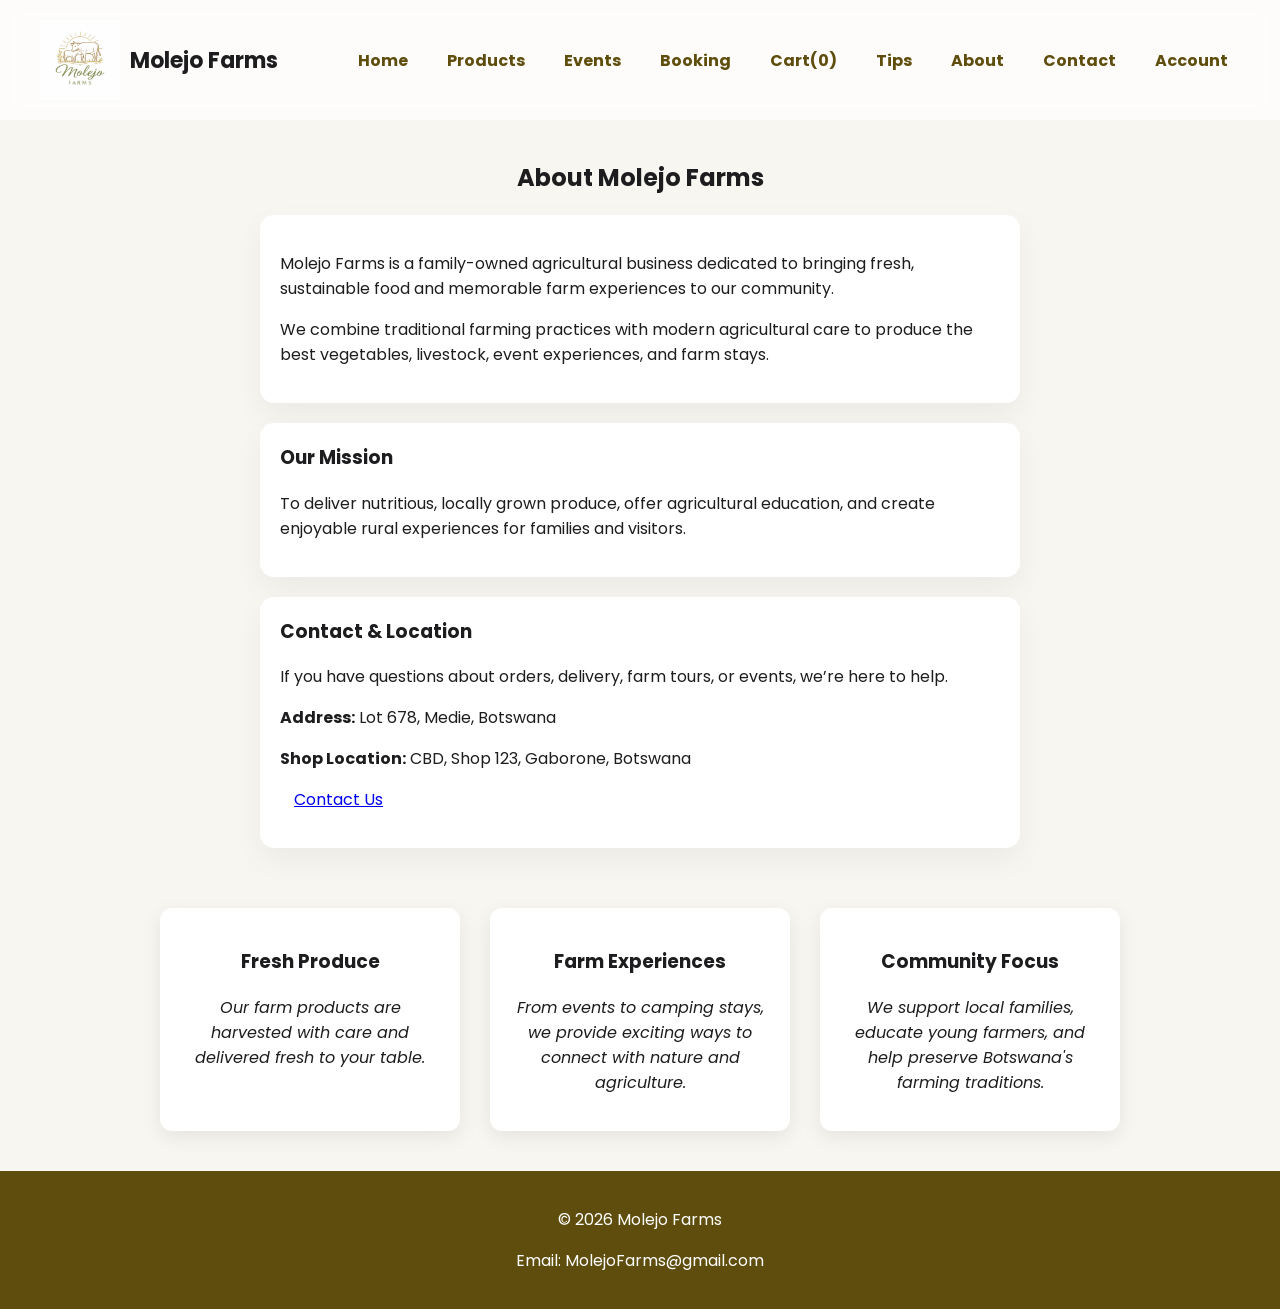
==== about.html @ 70b16c81 "updates" ====
<!DOCTYPE html>
<html lang="en">
<head>
  <meta charset="UTF-8">
  <meta name="viewport" content="width=device-width, initial-scale=1.0">
  <title>About Molejo Farms</title>
  <link rel="stylesheet" href="style.css">
  <link href="https://fonts.googleapis.com/css2?family=Poppins&display=swap" rel="stylesheet">
</head>
<body>
<header>
  <div class="logo-container">
    <img src="images/ui/logo.png" class="logo">
    <h1 class="brand">Molejo Farms</h1>
  </div>
  <nav>
    <a href="index.html">Home</a>
    <a href="products.html">Products</a>
    <a href="events.html">Events</a>
    <a href="bookings.html">Booking</a>
    <a href="cart.html">Cart(<span id="cart-count">0</span>)</a>
    <a href="tips.html">Tips</a>
    <a href="about.html">About</a>
    <a href="contact.html">Contact</a>   
    <a href="account.html">Account</a>  
  </nav>
</header>
<main class="container">
  <h2 class="section-title">About Molejo Farms</h2>
  <div class="booking-box">
    <p>Molejo Farms is a family-owned agricultural business dedicated to bringing fresh, sustainable food and memorable farm experiences to our community.</p>
    <p>We combine traditional farming practices with modern agricultural care to produce the best vegetables, livestock, event experiences, and farm stays.</p>
  </div>
  <div class="booking-box">
    <h3>Our Mission</h3>
    <p>To deliver nutritious, locally grown produce, offer agricultural education, and create enjoyable rural experiences for families and visitors.</p>
  </div>
  <div class="booking-box">
    <h3>Contact & Location</h3>
    <p>If you have questions about orders, delivery, farm tours, or events, we’re here to help.</p>
    <p><strong>Address:</strong> Lot 678, Medie, Botswana</p>
    <p><strong>Shop Location:</strong> CBD, Shop 123, Gaborone, Botswana</p>
    <p><a href="contact.html" class="button">Contact Us</a></p>
  </div>
  <div class="cards container">
    <div class="card">
      <h3>Fresh Produce</h3>
      <p>Our farm products are harvested with care and delivered fresh to your table.</p>
    </div>
    <div class="card">
      <h3>Farm Experiences</h3>
      <p>From events to camping stays, we provide exciting ways to connect with nature and agriculture.</p>
    </div>
    <div class="card">
      <h3>Community Focus</h3>
      <p>We support local families, educate young farmers, and help preserve Botswana's farming traditions.</p>
    </div>
  </div>
</main>
<footer>
  <p>© 2026 Molejo Farms</p>
  <p>Email: MolejoFarms@gmail.com</p>
</footer><script src="script.js"></script></body>
</html>
---- style.css ----
:root {
  --primary: #5f4d0d;
  --secondary: #6aa84f;
  --accent: #d9534f;
  --background: #f8f6f0;
  --card-bg: #ffffff;
  --text: #1d1d1f;
  --muted: #6c757d;
}

body {
  font-family: 'Poppins', sans-serif;
  margin: 0;
  background: var(--background);
  color: var(--text);
}

/* HEADER */
header {
  display: flex;
  align-items: center;
  justify-content: space-between;
  padding: 20px 40px;
  background: rgba(255,255,255,0.7);
  backdrop-filter: blur(10px);
  flex-wrap: wrap;
}

.logo-container {
  display: flex;
  align-items: center;
  gap: 10px;
}

.logo {
  width: 80px;
}

.brand {
  font-size: 22px;
  font-weight: bold;
}

/* NAV */
nav {
  display: flex;
  gap: 15px;
  flex-wrap: wrap;
}

nav a {
  text-decoration: none;
  color: var(--primary);
  font-weight: bold;
  padding: 6px 12px;
  border-radius: 6px;
}

nav a:hover {
  background: var(--accent);
  color: white;
}





/* HERO */
.hero {
  text-align: center;
  padding: 100px 20px;
  background: linear-gradient(to right, #e8f5e9, #ffffff);
}

/* LAYOUT */
.container {
  max-width: 1100px;
  margin: auto;
}

/* CARDS */
.cards {
  display: flex;
  flex-wrap: wrap;
  justify-content: center;
  gap: 30px;
  padding: 40px;
  align-items: stretch;
}

.card {
  width: 260px;
  background: var(--card-bg);
  padding: 20px;
  border-radius: 12px;
  text-align: center;
  box-shadow: 0 6px 20px rgba(0,0,0,0.08);
  transition: 0.3s;
  position: relative;

 
}

.card p{
  text-align:center;
  font-style: italic;
}
.card:hover { 
  transform: translateY(-10px);
}

.card img {
  width: 100%;
  height: 180px;
  object-fit: cover;
  border-radius: 8px;
}

/* GRID FOR PRODUCTS */
.product-grid {
  display: grid;
  grid-template-columns: repeat(auto-fit, minmax(250px, 1fr));
  gap: 25px;
  padding: 40px;
}

/* BUTTON */
button {
  padding: 10px;
  border-radius: 6px;
  border: none;
  background: var(--secondary);
  color: white;
  cursor: pointer;
}

button:hover {
  background: #5a9442;
}

/* QUANTITY CONTROLS */
.quantity-controls {
  display: flex;
  justify-content: center;
  gap: 5px;
  margin-top: 10px;
}

.quantity-controls input {
  width: 50px;
  text-align: center;
}

.total {
  font-weight: bold;
  margin-top: 5px;
}

/* BADGE */
.badge {
  position: absolute;
  top: 10px;
  left: 10px;
  background: var(--accent);
  color: white;
  padding: 4px 8px;
  border-radius: 4px;
  font-size: 12px;
}

/* TITLES */
.section-title {
  text-align: center;
  margin-top: 40px;
}

/* FOOTER */
footer {
  text-align: center;
  padding: 20px;
  background: var(--primary);
  color: white;
}
.center-section {
  text-align: center;
  max-width: 700px;
  margin: 40px auto;
}
.product-grid {
  display: grid;
  grid-template-columns: repeat(auto-fit, minmax(280px, 1fr));
  gap: 30px;
  padding: 40px;
  width: 100%;
}
textarea {
  width: 100%;
  height: 100px;
  margin-top: 10px;
  padding: 8px;
  border-radius: 6px;
  border: 1px solid #ccc;
}
/* ⭐ Highlight important tips */
.highlight {
  background: #fff3cd;
  padding: 10px;
  border-left: 4px solid #d9534f;
  margin: 10px 0;
  border-radius: 6px;
}

/* 🔽 Read more hidden */
.more-text {
  display: none;
}

/* 🔥 Popular tips */
.popular {
  background: #f0f8f0;
  padding: 20px;
  border-radius: 10px;
  margin: 20px;
}
.event-date {
  font-weight: bold;
  color: var(--secondary);
  margin-bottom: 8px;
}

.sold-out-date {
  color: #d9534f;
}
.card.pass {
  border: 2px dashed var(--primary);
  background: #fffdf5;
}
.package-images {
  display: flex;
  gap: 10px;
  margin-top: 10px;
}

.package-images img {
  width: 48%;
  height: 120px;
  object-fit: cover;
  border-radius: 6px;
}

.booking-box {
  background: white;
  padding: 15px;
  margin: 20px auto;
  max-width: 600px;
  border-radius: 10px;
  text-align: center;
}

.highlight {
  background: #fff3cd;
  padding: 8px;
  border-left: 4px solid #d9534f;
  margin: 10px 0;
}
.cart-section{
  margin-bottom:20px;
  text-align:left;
}

.cart-item{
  background:#f9f9f9;
  padding:10px 15px;
  margin:8px 0;
  border-radius:6px;

   display: flex;
  align-items: center;
  justify-content: space-between;
  gap: 10px;
}
.cart-item-info {
  flex: 1;
}

/* BUTTON GROUP */
.cart-controls {
  display: flex;
  align-items: center;
  gap: 5px;
}

/* SMALLER BUTTONS */
.cart-controls button {
  padding: 5px 8px;
  font-size: 14px;
}

/* REMOVE BUTTON */
.cart-remove {
  background: #d9534f;
}

.cart-remove:hover {
  background: #c9302c;
}
.card-link {
  text-decoration: none;
  color: inherit;
  display: inline-block;
  width: 260px;
}

.card-link .card {
  cursor: pointer;
}

.account-section {
  padding: 20px;
  margin-bottom: 20px;
  background: #fff;
  border-radius: 12px;
  box-shadow: 0 1px 20px rgba(0,0,0,0.05);
}

.account-section form label {
  display: block;
  margin: 12px 0 6px;
  font-weight: 600;
}

.account-section input,
.account-section textarea,
.account-section select {
  width: 100%;
  padding: 10px;
  border: 1px solid #ddd;
  border-radius: 8px;
  margin-bottom: 10px;
  box-sizing: border-box;
}

.saved-address {
  border: 1px solid #e6e6e6;
  background: #fafafa;
  padding: 14px;
  margin-bottom: 14px;
  border-radius: 10px;
}

.button-secondary {
  background: #6c757d;
  color: white;
}

.button-group {
  display: flex;
  gap: 10px;
  flex-wrap: wrap;
  margin-top: 8px;
}

.receipt-items {
  background: #f5f5f5;
  padding: 14px;
  border-radius: 10px;
  margin: 12px 0;
}

.receipt-items div {
  margin-bottom: 8px;
}

.receipt-item {
  padding: 16px;
  background: white;
  border: 1px solid #e5e5e5;
  margin-bottom: 16px;
  border-radius: 10px;
}

.muted {
  color: #666;
  font-size: 0.95rem;
  margin-top: 6px;
}

.booking-box {
  background: white;
  padding: 20px;
  margin: 20px auto;
  max-width: 720px;
  border-radius: 14px;
  text-align: left;
  box-shadow: 0 12px 30px rgba(0,0,0,0.05);
}

.booking-box h3 {
  margin-top: 0;
}

.booking-box label {
  display: block;
  margin: 14px 0 6px;
  font-weight: 600;
}

.booking-box input,
.booking-box textarea,
.booking-box select {
  width: 100%;
  padding: 12px 14px;
  border: 1px solid #ddd;
  border-radius: 10px;
  margin-top: 6px;
  box-sizing: border-box;
  font-size: 1rem;
}

.booking-box textarea {
  min-height: 120px;
}

.checkout-layout {
  display: grid;
  gap: 24px;
}

.checkout-summary {
  display: grid;
  gap: 20px;
}

.checkout-form {
  display: flex;
  flex-direction: column;
  gap: 20px;
}

.checkout-actions {
  text-align: right;
  margin-top: 12px;
}

.booking-box .button {
  width: 100%;
  padding: 14px;
  font-size: 1rem;
  border-radius: 10px;
}

@media (min-width: 900px) {
  .checkout-layout {
    grid-template-columns: 0.95fr 1.05fr;
  }
}

.contact-card {
  display: grid;
  gap: 16px;
  background: #f8f9fa;
  padding: 20px;
  border-radius: 14px;
  border: 1px solid #e6e6e6;
}

.contact-card p,
.contact-card li {
  margin: 8px 0;
}
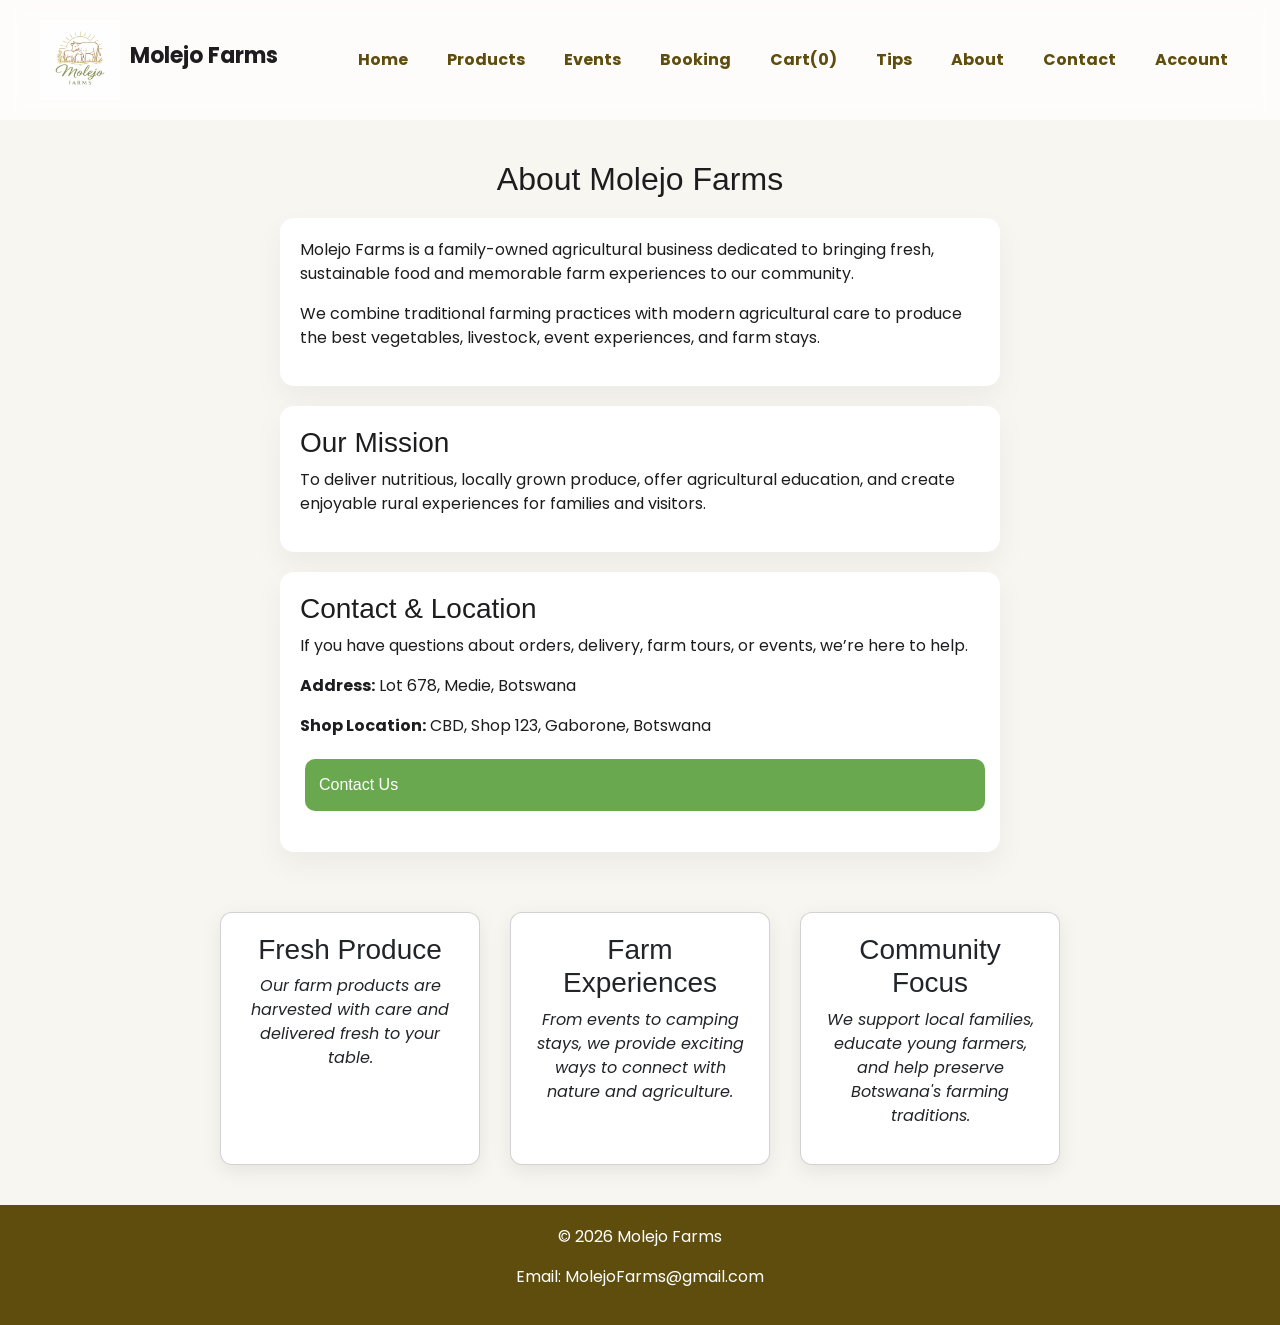
==== commit ff7bf041: "Final Code" ====
--- a/about.html
+++ b/about.html
@@ -4,7 +4,8 @@
   <meta charset="UTF-8">
   <meta name="viewport" content="width=device-width, initial-scale=1.0">
   <title>About Molejo Farms</title>
-  <link rel="stylesheet" href="style.css">
+  <link href="https://cdn.jsdelivr.net/npm/bootstrap@5.3.3/dist/css/bootstrap.min.css" rel="stylesheet" integrity="sha384-Qpg0X4d0D+kA3B+L7Jw6M3zU1L88ox1Yu4xPYK5K9Rm+1QxGvNxN2wW0H3Fan70i" crossorigin="anonymous">
+<link rel="stylesheet" href="css/style.css">
   <link href="https://fonts.googleapis.com/css2?family=Poppins&display=swap" rel="stylesheet">
 </head>
 <body>
@@ -60,5 +61,14 @@
 <footer>
   <p>© 2026 Molejo Farms</p>
   <p>Email: MolejoFarms@gmail.com</p>
-</footer><script src="script.js"></script></body>
+</footer><script src="js/script.js"></script>
+<script src="https://cdn.jsdelivr.net/npm/bootstrap@5.3.3/dist/js/bootstrap.bundle.min.js" integrity="sha384-ENjdO4Dr2bkBIFxQpeoDekTTOsgK4t62b24MR0k2n0n0V8MK0QevoRxT2MZw1T" crossorigin="anonymous"></script>
+</body>
 </html>
+
+
+
+
+
+
+
--- a/css/style.css
+++ b/css/style.css
@@ -0,0 +1,504 @@
+:root {
+  --primary: #5f4d0d;
+  --secondary: #6aa84f;
+  --accent: #d9534f;
+  --background: #f8f6f0;
+  --card-bg: #ffffff;
+  --text: #1d1d1f;
+  --muted: #6c757d;
+}
+
+body {
+  font-family: 'Poppins', sans-serif;
+  margin: 0;
+  background: var(--background);
+  color: var(--text);
+}
+
+/* HEADER */
+header {
+  display: flex;
+  align-items: center;
+  justify-content: space-between;
+  padding: 20px 40px;
+  background: rgba(255,255,255,0.7);
+  backdrop-filter: blur(10px);
+  flex-wrap: wrap;
+}
+
+.logo-container {
+  display: flex;
+  align-items: center;
+  gap: 10px;
+}
+
+.logo {
+  width: 80px;
+}
+
+.brand {
+  font-size: 22px;
+  font-weight: bold;
+}
+
+/* NAV */
+nav {
+  display: flex;
+  gap: 15px;
+  flex-wrap: wrap;
+}
+
+nav a {
+  text-decoration: none;
+  color: var(--primary);
+  font-weight: bold;
+  padding: 6px 12px;
+  border-radius: 6px;
+}
+
+nav a:hover {
+  background: var(--accent);
+  color: white;
+}
+
+
+
+
+
+/* HERO */
+.hero {
+  text-align: center;
+  padding: 100px 20px;
+  background: linear-gradient(to right, #e8f5e9, #ffffff);
+}
+
+/* LAYOUT */
+.container {
+  max-width: 1100px;
+  margin: auto;
+}
+
+/* CARDS */
+.cards {
+  display: flex;
+  flex-wrap: wrap;
+  justify-content: center;
+  gap: 30px;
+  padding: 40px;
+  align-items: stretch;
+}
+
+.card {
+  width: 260px;
+  background: var(--card-bg);
+  padding: 20px;
+  border-radius: 12px;
+  text-align: center;
+  box-shadow: 0 6px 20px rgba(0,0,0,0.08);
+  transition: 0.3s;
+  position: relative;
+
+ 
+}
+
+.card p{
+  text-align:center;
+  font-style: italic;
+}
+.card:hover { 
+  transform: translateY(-10px);
+}
+
+.card img {
+  width: 100%;
+  height: 180px;
+  object-fit: cover;
+  border-radius: 8px;
+}
+
+/* GRID FOR PRODUCTS */
+.product-grid {
+  display: grid;
+  grid-template-columns: repeat(auto-fit, minmax(250px, 1fr));
+  gap: 25px;
+  padding: 40px;
+}
+
+/* BUTTON */
+button {
+  padding: 10px;
+  border-radius: 6px;
+  border: none;
+  background: var(--secondary);
+  color: white;
+  cursor: pointer;
+}
+
+button:hover {
+  background: #5a9442;
+}
+
+/* BUTTON CLASS FOR LINKS */
+.button {
+  display: inline-block;
+  padding: 10px 20px;
+  border-radius: 6px;
+  border: none;
+  background: var(--secondary);
+  color: white;
+  cursor: pointer;
+  text-decoration: none;
+  font-weight: 500;
+  transition: background 0.3s ease;
+  margin: 5px;
+}
+
+.button:hover {
+  background: #5a9442;
+  color: white;
+  text-decoration: none;
+}
+
+/* QUANTITY CONTROLS */
+.quantity-controls {
+  display: flex;
+  justify-content: center;
+  gap: 5px;
+  margin-top: 10px;
+}
+
+.quantity-controls input {
+  width: 50px;
+  text-align: center;
+}
+
+.total {
+  font-weight: bold;
+  margin-top: 5px;
+}
+
+/* BADGE */
+.badge {
+  position: absolute;
+  top: 10px;
+  left: 10px;
+  background: var(--accent);
+  color: white;
+  padding: 4px 8px;
+  border-radius: 4px;
+  font-size: 12px;
+}
+
+/* TITLES */
+.section-title {
+  text-align: center;
+  margin-top: 40px;
+}
+
+/* FOOTER */
+footer {
+  text-align: center;
+  padding: 20px;
+  background: var(--primary);
+  color: white;
+}
+.center-section {
+  text-align: center;
+  max-width: 700px;
+  margin: 40px auto;
+}
+.product-grid {
+  display: grid;
+  grid-template-columns: repeat(auto-fit, minmax(280px, 1fr));
+  gap: 30px;
+  padding: 40px;
+  width: 100%;
+}
+textarea {
+  width: 100%;
+  height: 100px;
+  margin-top: 10px;
+  padding: 8px;
+  border-radius: 6px;
+  border: 1px solid #ccc;
+}
+/* ⭐ Highlight important tips */
+.highlight {
+  background: #fff3cd;
+  padding: 10px;
+  border-left: 4px solid #d9534f;
+  margin: 10px 0;
+  border-radius: 6px;
+}
+
+/* 🔽 Read more hidden */
+.more-text {
+  display: none;
+}
+
+/* 🔥 Popular tips */
+.popular {
+  background: #f0f8f0;
+  padding: 20px;
+  border-radius: 10px;
+  margin: 20px;
+}
+.event-date {
+  font-weight: bold;
+  color: var(--secondary);
+  margin-bottom: 8px;
+}
+
+.sold-out-date {
+  color: #d9534f;
+}
+.card.pass {
+  border: 2px dashed var(--primary);
+  background: #fffdf5;
+}
+.package-images {
+  display: flex;
+  gap: 10px;
+  margin-top: 10px;
+}
+
+.package-images img {
+  width: 48%;
+  height: 120px;
+  object-fit: cover;
+  border-radius: 6px;
+}
+
+.booking-box {
+  background: white;
+  padding: 15px;
+  margin: 20px auto;
+  max-width: 600px;
+  border-radius: 10px;
+  text-align: center;
+}
+
+/* Align radio button labels with dots */
+.form-check-label {
+  vertical-align: middle;
+  margin-left: 5px;
+}
+
+.highlight {
+  background: #fff3cd;
+  padding: 8px;
+  border-left: 4px solid #d9534f;
+  margin: 10px 0;
+}
+.cart-section{
+  margin-bottom:20px;
+  text-align:left;
+}
+
+.cart-item{
+  background:#f9f9f9;
+  padding:10px 15px;
+  margin:8px 0;
+  border-radius:6px;
+
+   display: flex;
+  align-items: center;
+  justify-content: space-between;
+  gap: 10px;
+}
+.cart-item-info {
+  flex: 1;
+}
+
+/* BUTTON GROUP */
+.cart-controls {
+  display: flex;
+  align-items: center;
+  gap: 5px;
+}
+
+/* SMALLER BUTTONS */
+.cart-controls button {
+  padding: 5px 8px;
+  font-size: 14px;
+}
+
+/* REMOVE BUTTON */
+.cart-remove {
+  background: #d9534f;
+}
+
+.cart-remove:hover {
+  background: #c9302c;
+}
+.card-link {
+  text-decoration: none;
+  color: inherit;
+  display: inline-block;
+  width: 260px;
+}
+
+.card-link .card {
+  cursor: pointer;
+}
+
+.account-section {
+  padding: 20px;
+  margin-bottom: 20px;
+  background: #fff;
+  border-radius: 12px;
+  box-shadow: 0 1px 20px rgba(0,0,0,0.05);
+}
+
+.account-section form label {
+  display: block;
+  margin: 12px 0 6px;
+  font-weight: 600;
+}
+
+.account-section input,
+.account-section textarea,
+.account-section select {
+  width: 100%;
+  padding: 10px;
+  border: 1px solid #ddd;
+  border-radius: 8px;
+  margin-bottom: 10px;
+  box-sizing: border-box;
+}
+
+.saved-address {
+  border: 1px solid #e6e6e6;
+  background: #fafafa;
+  padding: 14px;
+  margin-bottom: 14px;
+  border-radius: 10px;
+}
+
+.button-secondary {
+  background: #6c757d;
+  color: white;
+}
+
+.button-group {
+  display: flex;
+  gap: 10px;
+  flex-wrap: wrap;
+  margin-top: 8px;
+}
+
+.btn-check:checked + .btn,
+.btn-check:active + .btn {
+  background-color: #6aa84f;
+  color: white;
+  border-color: #6aa84f;
+}
+
+.receipt-items {
+  background: #f5f5f5;
+  padding: 14px;
+  border-radius: 10px;
+  margin: 12px 0;
+}
+
+.receipt-items div {
+  margin-bottom: 8px;
+}
+
+.receipt-item {
+  padding: 16px;
+  background: white;
+  border: 1px solid #e5e5e5;
+  margin-bottom: 16px;
+  border-radius: 10px;
+}
+
+.muted {
+  color: #666;
+  font-size: 0.95rem;
+  margin-top: 6px;
+}
+
+.booking-box {
+  background: white;
+  padding: 20px;
+  margin: 20px auto;
+  max-width: 720px;
+  border-radius: 14px;
+  text-align: left;
+  box-shadow: 0 12px 30px rgba(0,0,0,0.05);
+}
+
+.booking-box h3 {
+  margin-top: 0;
+}
+
+.booking-box label {
+  display: block;
+  margin: 14px 0 6px;
+  font-weight: 600;
+}
+
+.booking-box input,
+.booking-box textarea,
+.booking-box select {
+  width: 100%;
+  padding: 12px 14px;
+  border: 1px solid #ddd;
+  border-radius: 10px;
+  margin-top: 6px;
+  box-sizing: border-box;
+  font-size: 1rem;
+}
+
+.booking-box textarea {
+  min-height: 120px;
+}
+
+.checkout-layout {
+  display: grid;
+  gap: 24px;
+}
+
+.checkout-summary {
+  display: grid;
+  gap: 20px;
+}
+
+.checkout-form {
+  display: flex;
+  flex-direction: column;
+  gap: 20px;
+}
+
+.checkout-actions {
+  text-align: right;
+  margin-top: 12px;
+}
+
+.booking-box .button {
+  width: 100%;
+  padding: 14px;
+  font-size: 1rem;
+  border-radius: 10px;
+}
+
+@media (min-width: 900px) {
+  .checkout-layout {
+    grid-template-columns: 0.95fr 1.05fr;
+  }
+}
+
+.contact-card {
+  display: grid;
+  gap: 16px;
+  background: #f8f9fa;
+  padding: 20px;
+  border-radius: 14px;
+  border: 1px solid #e6e6e6;
+}
+
+.contact-card p,
+.contact-card li {
+  margin: 8px 0;
+}
